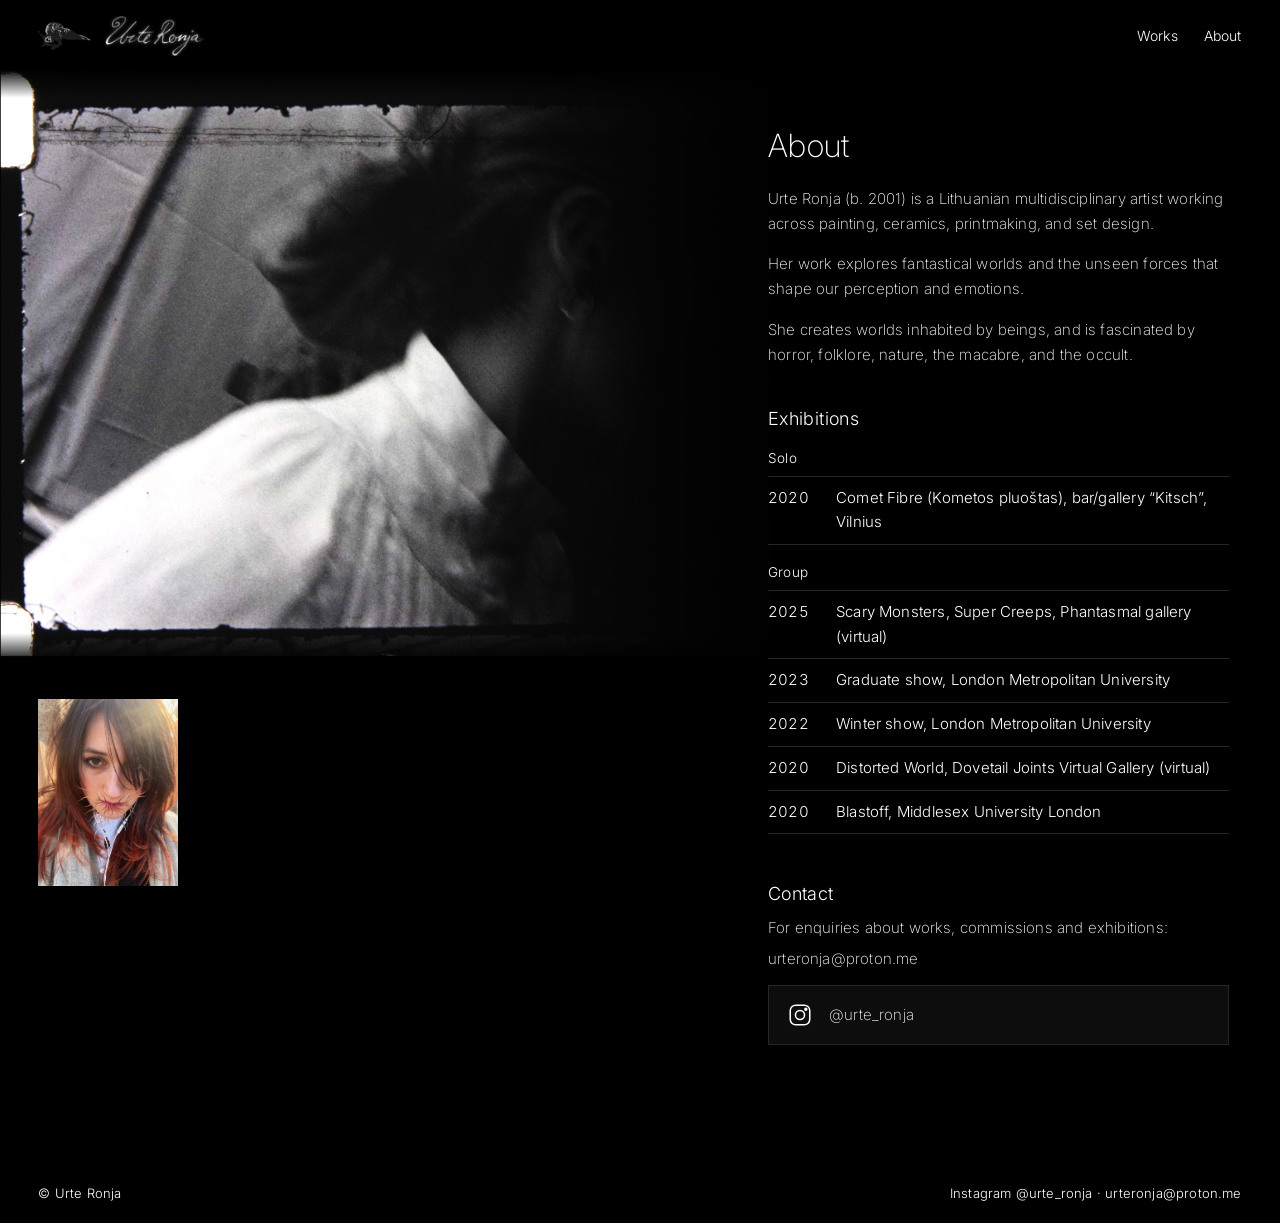
==== about.html @ f56ed01f "Fix portrait position on the left Co-Authored-By: Claude Opus 5.5 <noreply@anthropic.com> Claude-Ses" ====
<!DOCTYPE html>
<html lang="en">
<head>
<meta charset="utf-8">
<meta name="viewport" content="width=device-width, initial-scale=1">
<title>Urte Ronja — About</title>
<meta name="description" content="Urte Ronja is a Lithuanian artist working across painting, printmaking, ceramics and set design.">
<link rel="preconnect" href="https://fonts.googleapis.com"><link rel="preconnect" href="https://fonts.gstatic.com" crossorigin>
<link href="https://fonts.googleapis.com/css2?family=Inter:wght@200;300&display=swap" rel="stylesheet">
<link rel="stylesheet" href="style.css?v=18">
</head>
<body>
<header class="top">
  <a class="brand" href="index.html"><img class="snail" src="img/snail.png" width="600" height="319" alt=""><img class="sig" src="img/signature-2.png" width="900" height="362" alt="Urte Ronja"></a>
  <nav class="nav"><a href="index.html">Works</a><a href="about.html" aria-current="page">About</a></nav>
</header>
<main class="about">
  <div class="side">
    <figure class="portrait"><img src="img/about-film.jpg" width="2400" height="1800" alt="Urte Ronja, still from a 16mm film"></figure>
    <img class="me me-side" src="img/img-1498-sm.jpg" width="1500" height="2000" alt="Portrait of Urte Ronja" loading="lazy">
  </div>
  <div>
    <h1>About</h1>
    <p>Urte Ronja (b. 2001) is a Lithuanian multidisciplinary artist working across painting, ceramics, printmaking, and set design.</p>
    <p>Her work explores fantastical worlds and the unseen forces that shape our perception and emotions.</p>
    <p>She creates worlds inhabited by beings, and is fascinated by horror, folklore, nature, the macabre, and the occult.</p>
    <h2>Exhibitions</h2>
    <h3>Solo</h3>
    <ul class="cv">
      <li><span>2020</span><span><i>Comet Fibre (Kometos pluoštas)</i>, bar/gallery “Kitsch”, Vilnius</span></li>
    </ul>
    <h3>Group</h3>
    <ul class="cv">
      <li><span>2025</span><span><i>Scary Monsters, Super Creeps</i>, Phantasmal gallery (virtual)</span></li>
      <li><span>2023</span><span><i>Graduate show</i>, London Metropolitan University</span></li>
      <li><span>2022</span><span><i>Winter show</i>, London Metropolitan University</span></li>
      <li><span>2020</span><span><i>Distorted World</i>, Dovetail Joints Virtual Gallery (virtual)</span></li>
      <li><span>2020</span><span><i>Blastoff</i>, Middlesex University London</span></li>
    </ul>
    <div class="meet">
      <img class="me me-meet" src="img/img-1498-sm.jpg" srcset="img/img-1498-sm.jpg 900w, img/img-1498.jpg 2000w" sizes="220px" width="1500" height="2000" alt="Portrait of Urte Ronja" loading="lazy">
      <div>
          <h2>Contact</h2>
          <div class="contact">
            <span>For enquiries about works, commissions and exhibitions:</span>
            <a href="mailto:urteronja@proton.me">urteronja@proton.me</a>
          </div>
          <a class="ig" href="https://www.instagram.com/urte_ronja/"><svg viewBox="0 0 24 24" fill="none" stroke="currentColor" stroke-width="1.4" aria-hidden="true"><rect x="3" y="3" width="18" height="18" rx="5"/><circle cx="12" cy="12" r="4.2"/><circle cx="17.4" cy="6.6" r=".9" fill="currentColor"/></svg><span>@urte_ronja</span></a>
      </div>
    </div>
    <div id="ig-feed"></div>
  </div>
</main>
<footer class="foot"><span>© Urte Ronja</span><span><a href="https://www.instagram.com/urte_ronja/">Instagram @urte_ronja</a> · <a href="mailto:urteronja@proton.me">urteronja@proton.me</a></span></footer>
<script src="site.js?v=18"></script>
</body>
</html>
---- style.css ----
/*
VOICE: quiet, nocturnal, a little uncanny — the work does the talking
IDEA: a dim gallery wall you walk along; one piece hung at a time with a small label
PICTURE: the paintings themselves, large but always whole, never cropped or bled off the edge
COLOUR and TYPE: pure black, white text, grey on hover; Helvetica throughout, small and plain; her snail-creature drawing as the mark
LAYOUT: thin header, one work per screen, moving sideways with arrows either side
*/
:root{
  color-scheme:dark;
  --bg:#000;--wall:#0d0d0d;--ink:#fff;--mute:#fff;--line:#262626;--acc:#fff;--hover:#8c8c8c;
  --serif:"Helvetica Neue",Inter,Helvetica,Arial,sans-serif;--sans:"Helvetica Neue",Inter,Helvetica,Arial,sans-serif;
}
*{box-sizing:border-box;min-width:0}
body{margin:0;background:var(--bg);color:var(--ink);font:200 15px/1.65 var(--sans);letter-spacing:.012em;overflow-x:clip;-webkit-font-smoothing:antialiased}

a{color:inherit;text-decoration:none}
a:hover,.nav a:hover{color:var(--hover)}
a:focus-visible,button:focus-visible,.wall:focus-visible{outline:1px solid var(--hover);outline-offset:4px}
img{display:block}
button{font:inherit;color:inherit}

/* header */
.top{position:sticky;top:0;z-index:5;display:flex;justify-content:space-between;align-items:center;gap:20px;flex-wrap:wrap;
  padding:16px max(3vw,18px) 12px;background:var(--bg)}
.brand{display:flex;align-items:center;gap:14px}
.brand img{width:auto;display:block}
.brand .snail{height:28px}
.brand .sig{height:40px}
.brand:hover img{opacity:.6}
.name{font:200 20px/1 var(--sans);letter-spacing:-.005em}
.nav{display:flex;gap:26px;font-size:14px;color:var(--mute)}
.nav a[aria-current]{color:var(--ink)}

/* works: one piece per screen, sideways */
.works{position:relative}
@media (min-width:700px){
  body.pg-works{height:100svh;display:flex;flex-direction:column;overflow:hidden}
  .pg-works .works{flex:1;min-height:0;display:flex;flex-direction:column}
  .pg-works .wall{flex:1;min-height:0}
}
.wall{display:flex;overflow-x:auto;scroll-snap-type:x mandatory;scrollbar-width:none;overscroll-behavior-x:contain}
.wall::-webkit-scrollbar{display:none}
.slide{flex:0 0 100%;scroll-snap-align:center;scroll-snap-stop:always;margin:0;display:flex;flex-direction:column;align-items:center;justify-content:center;
  padding:4px 64px 6px;height:calc(100svh - 128px);min-height:0;overflow:hidden}
@media (min-width:700px){.pg-works .slide{height:100%}}
.fr{display:flex;flex-direction:column;align-items:center;max-width:100%;max-height:100%}
.slide img{max-width:100%;max-height:calc(100svh - 270px);min-height:0;width:auto;height:auto;flex:0 1 auto;object-fit:contain;cursor:zoom-in}
figcaption{flex:none;display:flex;flex-direction:column;align-items:center;text-align:center;gap:1px;margin-top:10px;font-size:12px;line-height:1.45;color:var(--mute)}
figcaption b{display:block;font:300 14px/1.3 var(--sans);letter-spacing:.02em;color:var(--ink);margin-bottom:2px;max-width:46ch}
.st{white-space:nowrap}
.enq{background:none;border:0;padding:0;color:var(--ink);border-bottom:1px solid #ffffff80;cursor:pointer}
.enq:hover{color:var(--hover);border-color:var(--hover)}

.ctl{display:flex;justify-content:center;align-items:center;gap:40px;padding:6px 0 10px}
.count{margin:0;font-size:13px;color:var(--mute);font-variant-numeric:tabular-nums;min-width:56px;text-align:center}
.arr{background:none;border:0;cursor:pointer;color:var(--mute);display:grid;place-items:center;width:44px;height:72px}
.arr img{width:26px;height:auto;display:block;transition:opacity .2s}
.arr:hover img{opacity:.5}
.arr:hover{color:var(--hover)}
@media (min-width:700px){
  .ctl{padding:0}
  .arr{position:absolute;top:calc(50% - 70px);transform:translateY(-50%)}
  .arr.pv{left:max(3.5vw,24px)}.arr.nx{right:max(3.5vw,24px)}
  .arr img{width:34px}
}

/* strip of small works */
.strip{display:flex;gap:10px;overflow-x:auto;scrollbar-width:none;padding:8px max(3vw,16px) 12px;flex:none;align-items:center}
.strip::-webkit-scrollbar{display:none}
.strip::before,.strip::after{content:"";margin:auto}
.strip button{background:none;border:0;padding:0;cursor:pointer;flex:none;opacity:.35;transition:opacity .2s}
.strip button:hover,.strip button.on{opacity:1}
.strip img{height:34px;width:auto;display:block}

/* about */
.about{display:grid;grid-template-columns:62vw minmax(0,520px);gap:clamp(24px,4vw,64px);
  align-items:start;padding:0 max(4vw,18px) 120px 0}
.about .portrait{margin:0;position:sticky;top:72px}
.about .portrait img{width:100%;height:auto;display:block;
  -webkit-mask-image:linear-gradient(to right,#000 55%,transparent 99%),linear-gradient(to bottom,transparent 0,#000 5%,#000 95%,transparent 100%);
  -webkit-mask-composite:source-in;
  mask-image:linear-gradient(to right,#000 55%,transparent 99%),linear-gradient(to bottom,transparent 0,#000 5%,#000 95%,transparent 100%);
  mask-composite:intersect}
.about>div:not(.side){padding-top:60px;margin-left:-6vw;position:relative}
.about h1{font:200 32px/1.15 var(--sans);letter-spacing:.01em;margin:0 0 22px}
.about p{margin:0 0 16px;max-width:60ch}
.about h2{font:300 18px/1.3 var(--sans);letter-spacing:.02em;margin:40px 0 10px}
.about h3{font:300 13.5px/1.4 var(--sans);color:var(--mute);margin:18px 0 8px}
.cv{list-style:none;margin:0;padding:0;border-top:1px solid var(--line)}
.cv li{display:grid;grid-template-columns:56px minmax(0,1fr);gap:12px;padding:9px 0;border-bottom:1px solid var(--line)}
.cv li>span:first-child{color:var(--mute);font-variant-numeric:tabular-nums}
.cv i{font-style:normal;color:var(--ink)}
.contact{display:grid;gap:6px}
.contact a{color:var(--ink)}
.ig{display:flex;align-items:center;gap:16px;margin-top:14px;padding:16px 18px;border:1px solid var(--line);background:var(--wall)}
.ig svg{flex:none;width:26px;height:26px}

/* footer */
.foot{display:flex;justify-content:space-between;flex-wrap:wrap;gap:12px;padding:18px max(3vw,18px);font-size:13px;color:var(--mute)}

/* enquiry pop-up */
.eq{position:fixed;inset:0;z-index:30;background:#0b0a09d9;display:none;place-items:center;padding:16px;overflow-y:auto}
.eq.open{display:grid}
.eq-in{position:relative;width:min(440px,100%);background:var(--wall);border:1px solid var(--line);padding:28px 26px 24px;display:grid;gap:14px}
.eq-k{margin:0;font-size:13px;color:var(--mute)}
.eq-t{margin:-8px 0 4px;font:300 19px/1.25 var(--sans);padding-right:34px}
.eq label{display:grid;gap:6px;font-size:13px;color:var(--mute)}
.eq input,.eq textarea{font:200 16px/1.45 var(--sans);color:var(--ink);background:var(--bg);border:1px solid var(--line);padding:10px 12px;width:100%;resize:vertical}
.eq input:focus,.eq textarea:focus{outline:none;border-color:var(--hover)}
.eq-send{justify-self:start;min-height:44px;padding:0 26px;background:var(--ink);color:var(--bg);border:0;font-weight:300;cursor:pointer}
.eq-send:disabled{opacity:.5;cursor:default}
.eq-s{margin:0;min-height:1.4em;font-size:13.5px;color:var(--mute)}
.eq-s.ok{color:var(--ink)}.eq-s.err{color:var(--hover)}
.eq-x{position:absolute;top:6px;right:8px;width:44px;height:44px;background:none;border:0;color:var(--mute);font:300 26px/1 var(--sans);cursor:pointer}

@media (max-width:900px){
  .about{grid-template-columns:minmax(0,1fr);padding:0 max(4vw,18px) 100px}
  .about .portrait{position:static;margin:0 calc(-1 * max(4vw,18px))}
  .about>div:not(.side){padding-top:10px;margin-left:0}
}
@media (max-width:699px){
  .name{font-size:17px}
  .brand .snail{height:22px}
  .brand .sig{height:32px}
  .slide{padding:4px 16px 0;height:auto;min-height:0}
  .slide img{max-height:74svh}
  .ctl{padding-top:4px}
  .strip img{height:32px}
}
@media (prefers-reduced-motion:reduce){.wall{scroll-behavior:auto}}

/* click-to-enlarge */
.zoom{position:fixed;inset:0;z-index:40;background:#000;display:none;place-items:center;padding:12px;cursor:zoom-out}
.zoom.open{display:grid}
.zoom img{max-width:100%;max-height:calc(100svh - 24px);width:auto;height:auto}
.zoom button{position:absolute;top:8px;right:10px;width:44px;height:44px;background:none;border:0;color:var(--ink);font:300 28px/1 var(--sans);cursor:pointer}
.zoom button:hover{color:var(--hover)}

/* small text stays a touch heavier so it reads at 13–14px */
.nav,figcaption,.foot,.cv,.eq label,.eq-s{font-weight:300}

/* phone-only adjustments */
@media (max-width:699px){
  /* works sit in the middle of the screen, not at the top */
  body.pg-works{min-height:100svh;display:flex;flex-direction:column}
  .pg-works .works{flex:1;display:flex;flex-direction:column;justify-content:center;padding-top:9svh}
  .pg-works .ctl{padding:0;margin-top:-6px}
  .pg-works .arr{height:56px}
  .slide img{max-height:62svh}
  /* exhibitions and contact: same softness as the bio, a little smaller */
  .about .cv{font-size:13px;font-weight:200}
  .about .cv i{color:inherit}
  .about h3{font-size:12.5px}
  .about .contact,.about .ig{font-size:13px;font-weight:200}
  .about .ig{padding:12px 14px;gap:12px}
  .about .ig svg{width:22px;height:22px}
}

/* small portrait: under the film still on the left (computer), above Contact (phone) */
.about .side{display:flex;flex-direction:column}
.about .portrait{position:static}
.me{display:block;height:auto}
.me-side{width:140px;margin:36px 0 0 max(3vw,18px)}
.meet .me-meet{display:none}
.meet{margin-top:48px}
.meet h2{margin-top:0}
@media (max-width:699px){
  .me-side{display:none}
  .meet .me-meet{display:block;width:120px;margin-bottom:16px}
  .meet{margin-top:40px}
}
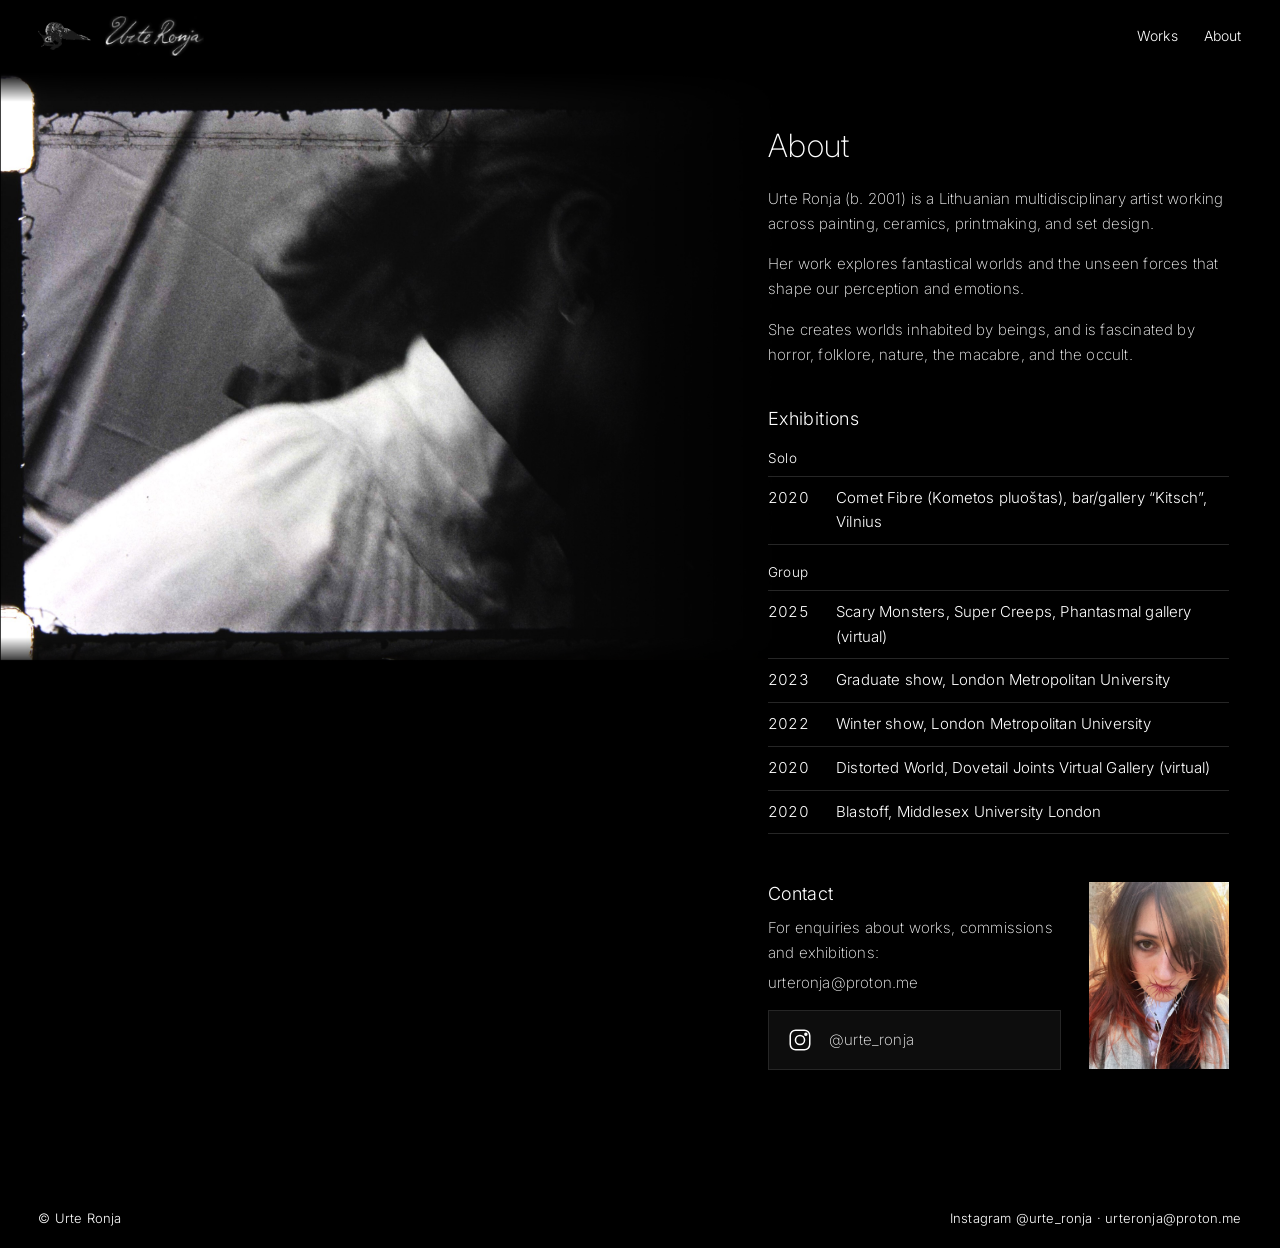
==== commit a1afe9c7: "Portrait to the right of Contact Co-Authored-By: Claude Opus 5.5 <noreply@anthropic.com> Claude-Sess" ====
--- a/about.html
+++ b/about.html
@@ -7,7 +7,7 @@
 <meta name="description" content="Urte Ronja is a Lithuanian artist working across painting, printmaking, ceramics and set design.">
 <link rel="preconnect" href="https://fonts.googleapis.com"><link rel="preconnect" href="https://fonts.gstatic.com" crossorigin>
 <link href="https://fonts.googleapis.com/css2?family=Inter:wght@200;300&display=swap" rel="stylesheet">
-<link rel="stylesheet" href="style.css?v=18">
+<link rel="stylesheet" href="style.css?v=19">
 </head>
 <body>
 <header class="top">
@@ -15,10 +15,7 @@
   <nav class="nav"><a href="index.html">Works</a><a href="about.html" aria-current="page">About</a></nav>
 </header>
 <main class="about">
-  <div class="side">
     <figure class="portrait"><img src="img/about-film.jpg" width="2400" height="1800" alt="Urte Ronja, still from a 16mm film"></figure>
-    <img class="me me-side" src="img/img-1498-sm.jpg" width="1500" height="2000" alt="Portrait of Urte Ronja" loading="lazy">
-  </div>
   <div>
     <h1>About</h1>
     <p>Urte Ronja (b. 2001) is a Lithuanian multidisciplinary artist working across painting, ceramics, printmaking, and set design.</p>
@@ -38,7 +35,6 @@
       <li><span>2020</span><span><i>Blastoff</i>, Middlesex University London</span></li>
     </ul>
     <div class="meet">
-      <img class="me me-meet" src="img/img-1498-sm.jpg" srcset="img/img-1498-sm.jpg 900w, img/img-1498.jpg 2000w" sizes="220px" width="1500" height="2000" alt="Portrait of Urte Ronja" loading="lazy">
       <div>
           <h2>Contact</h2>
           <div class="contact">
@@ -47,11 +43,12 @@
           </div>
           <a class="ig" href="https://www.instagram.com/urte_ronja/"><svg viewBox="0 0 24 24" fill="none" stroke="currentColor" stroke-width="1.4" aria-hidden="true"><rect x="3" y="3" width="18" height="18" rx="5"/><circle cx="12" cy="12" r="4.2"/><circle cx="17.4" cy="6.6" r=".9" fill="currentColor"/></svg><span>@urte_ronja</span></a>
       </div>
+      <img class="me me-meet" src="img/img-1498-sm.jpg" srcset="img/img-1498-sm.jpg 900w, img/img-1498.jpg 2000w" sizes="220px" width="1500" height="2000" alt="Portrait of Urte Ronja" loading="lazy">
     </div>
     <div id="ig-feed"></div>
   </div>
 </main>
 <footer class="foot"><span>© Urte Ronja</span><span><a href="https://www.instagram.com/urte_ronja/">Instagram @urte_ronja</a> · <a href="mailto:urteronja@proton.me">urteronja@proton.me</a></span></footer>
-<script src="site.js?v=18"></script>
+<script src="site.js?v=19"></script>
 </body>
 </html>
--- a/style.css
+++ b/style.css
@@ -75,7 +75,7 @@
 /* about */
 .about{display:grid;grid-template-columns:62vw minmax(0,520px);gap:clamp(24px,4vw,64px);
   align-items:start;padding:0 max(4vw,18px) 120px 0}
-.about .portrait{margin:0;position:sticky;top:72px}
+.about .portrait{margin:0;position:sticky;top:72px;align-self:start}
 .about .portrait img{width:100%;height:auto;display:block;
   -webkit-mask-image:linear-gradient(to right,#000 55%,transparent 99%),linear-gradient(to bottom,transparent 0,#000 5%,#000 95%,transparent 100%);
   -webkit-mask-composite:source-in;
@@ -156,16 +156,11 @@
   .about .ig svg{width:22px;height:22px}
 }
 
-/* small portrait: under the film still on the left (computer), above Contact (phone) */
-.about .side{display:flex;flex-direction:column}
-.about .portrait{position:static}
-.me{display:block;height:auto}
-.me-side{width:140px;margin:36px 0 0 max(3vw,18px)}
-.meet .me-meet{display:none}
-.meet{margin-top:48px}
+/* small portrait to the right of Contact */
+.meet{display:grid;grid-template-columns:minmax(0,1fr) 140px;gap:28px;align-items:start;margin-top:48px}
 .meet h2{margin-top:0}
+.me-meet{display:block;width:140px;height:auto}
 @media (max-width:699px){
-  .me-side{display:none}
-  .meet .me-meet{display:block;width:120px;margin-bottom:16px}
-  .meet{margin-top:40px}
+  .meet{grid-template-columns:minmax(0,1fr) 96px;gap:16px;margin-top:40px}
+  .me-meet{width:96px}
 }
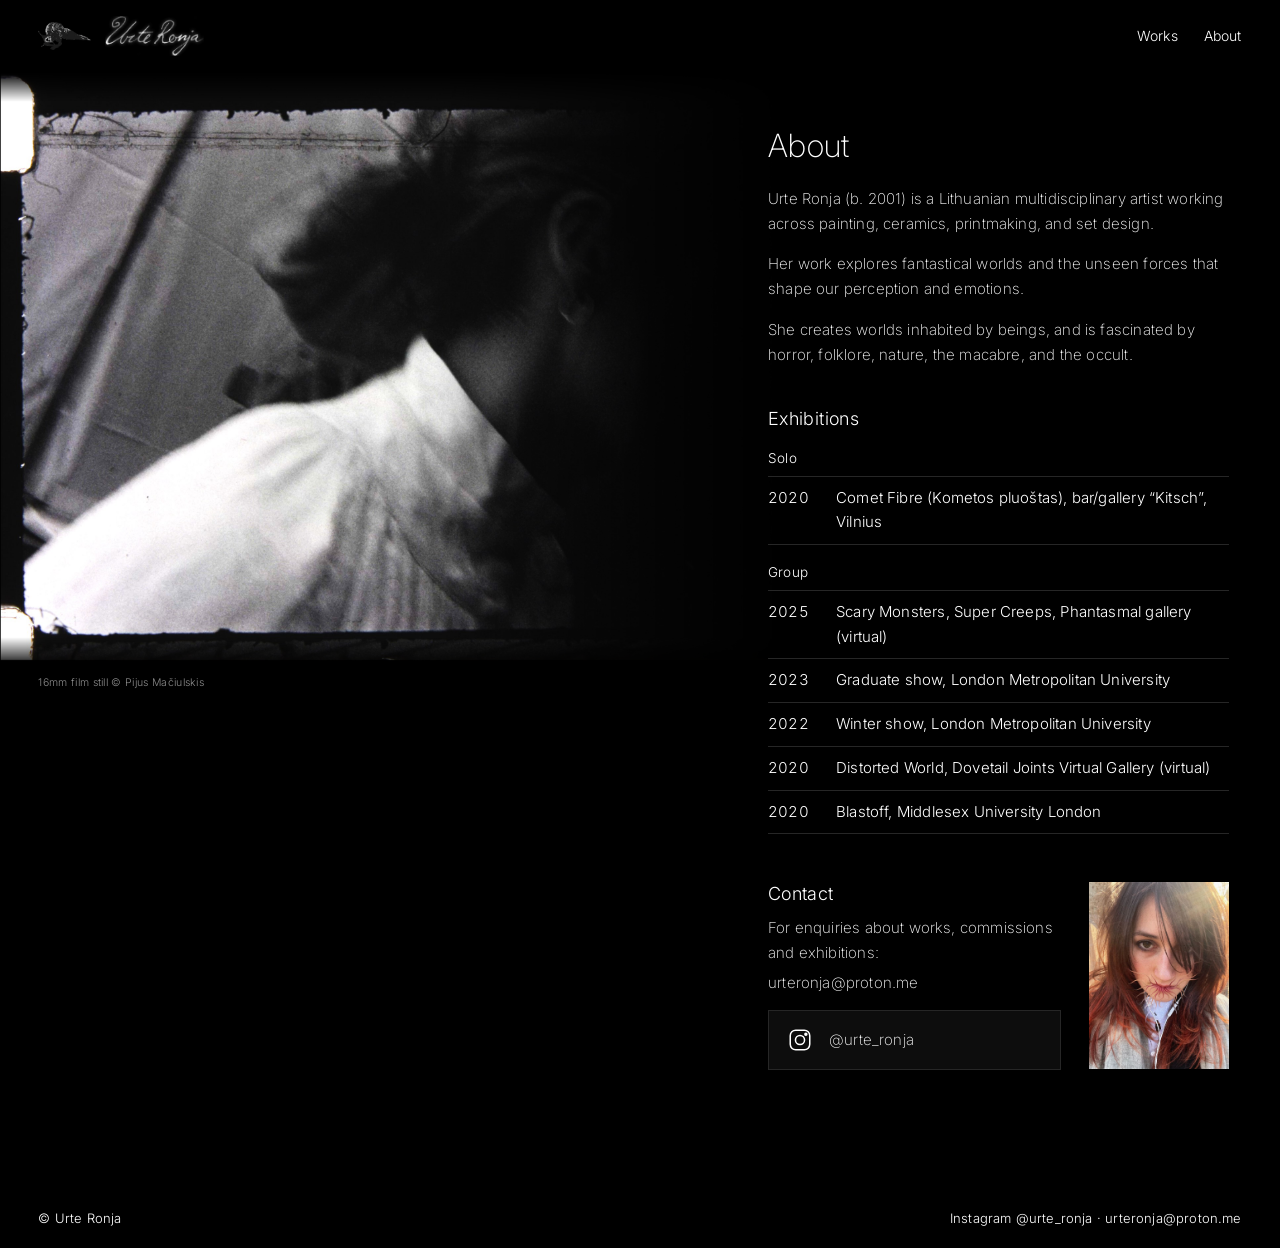
==== commit 1024aa3b: "Credit Pijus Mačiulskis for the 16mm still Co-Authored-By: Claude Opus 5.5 <noreply@anthropic.com> C" ====
--- a/about.html
+++ b/about.html
@@ -7,7 +7,7 @@
 <meta name="description" content="Urte Ronja is a Lithuanian artist working across painting, printmaking, ceramics and set design.">
 <link rel="preconnect" href="https://fonts.googleapis.com"><link rel="preconnect" href="https://fonts.gstatic.com" crossorigin>
 <link href="https://fonts.googleapis.com/css2?family=Inter:wght@200;300&display=swap" rel="stylesheet">
-<link rel="stylesheet" href="style.css?v=19">
+<link rel="stylesheet" href="style.css?v=20">
 </head>
 <body>
 <header class="top">
@@ -15,7 +15,7 @@
   <nav class="nav"><a href="index.html">Works</a><a href="about.html" aria-current="page">About</a></nav>
 </header>
 <main class="about">
-    <figure class="portrait"><img src="img/about-film.jpg" width="2400" height="1800" alt="Urte Ronja, still from a 16mm film"></figure>
+    <figure class="portrait"><img src="img/about-film.jpg" width="2400" height="1800" alt="Urte Ronja, still from a 16mm film"><figcaption class="credit">16mm film still © Pijus Mačiulskis</figcaption></figure>
   <div>
     <h1>About</h1>
     <p>Urte Ronja (b. 2001) is a Lithuanian multidisciplinary artist working across painting, ceramics, printmaking, and set design.</p>
@@ -49,6 +49,6 @@
   </div>
 </main>
 <footer class="foot"><span>© Urte Ronja</span><span><a href="https://www.instagram.com/urte_ronja/">Instagram @urte_ronja</a> · <a href="mailto:urteronja@proton.me">urteronja@proton.me</a></span></footer>
-<script src="site.js?v=19"></script>
+<script src="site.js?v=20"></script>
 </body>
 </html>
--- a/style.css
+++ b/style.css
@@ -164,3 +164,7 @@
   .meet{grid-template-columns:minmax(0,1fr) 96px;gap:16px;margin-top:40px}
   .me-meet{width:96px}
 }
+
+/* photo credit under the 16mm still */
+.about .credit{display:block;margin:8px 0 0 max(3vw,18px);font-size:10.5px;letter-spacing:.03em;color:#8c8c8c;text-align:left}
+@media (max-width:699px){.about .credit{margin-left:max(4vw,18px)}}
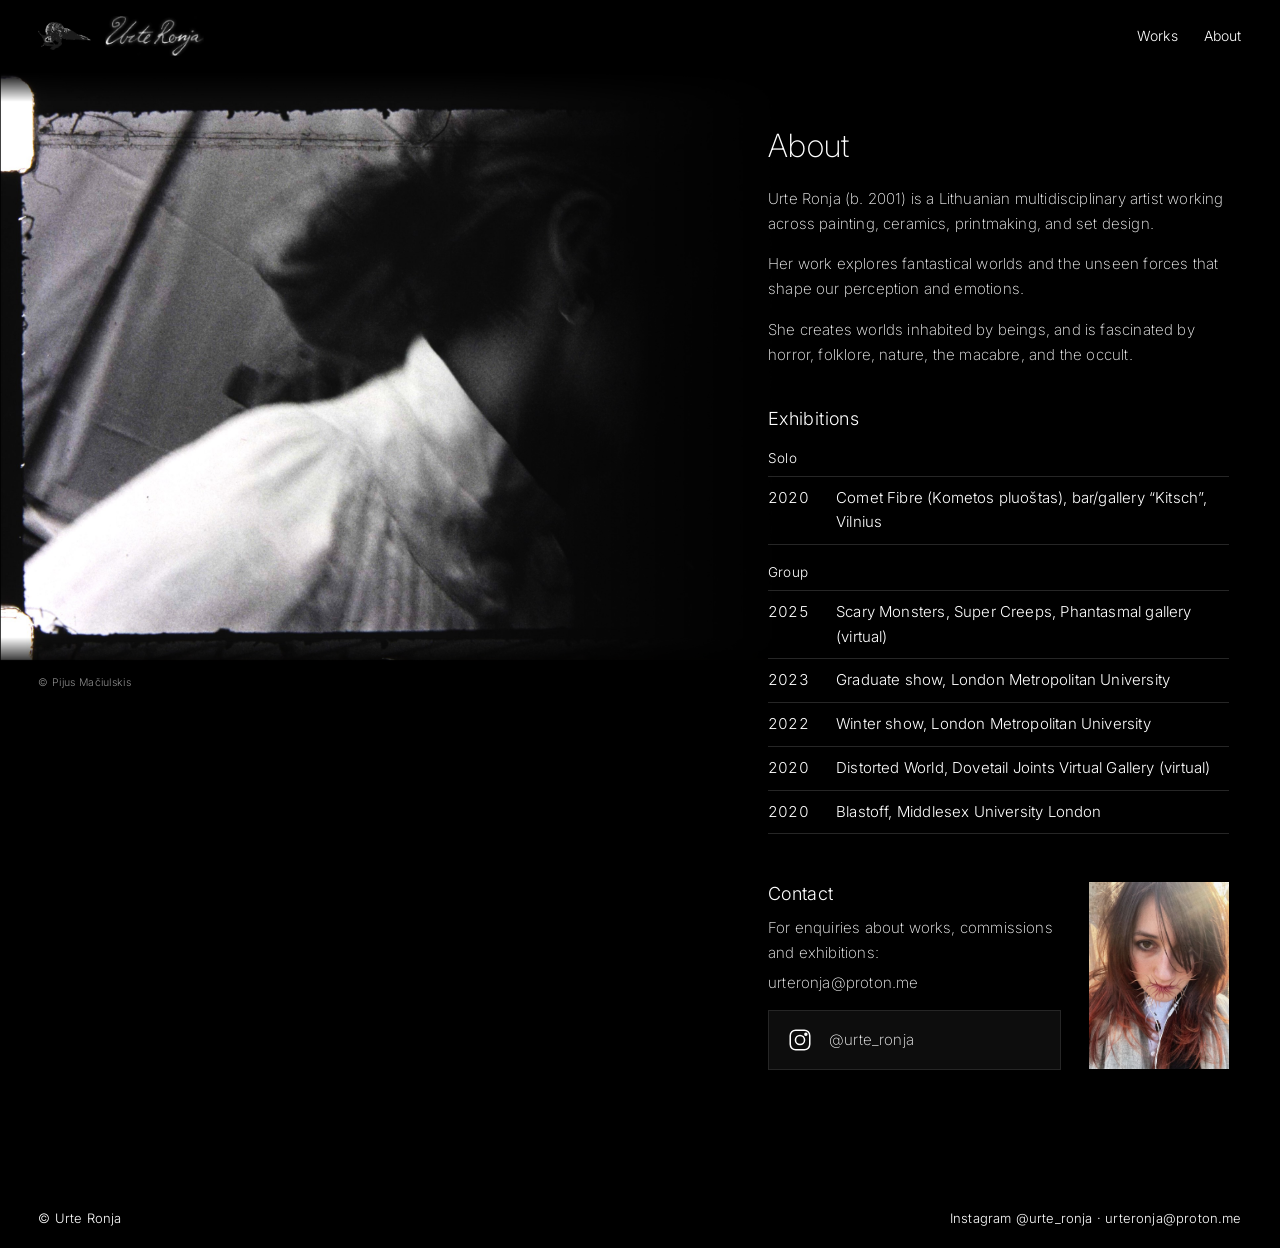
==== commit 7488d65a: "Shorter photo credit; slightly less saturated portrait Co-Authored-By: Claude Opus 5.5 <noreply@anth" ====
--- a/about.html
+++ b/about.html
@@ -15,7 +15,7 @@
   <nav class="nav"><a href="index.html">Works</a><a href="about.html" aria-current="page">About</a></nav>
 </header>
 <main class="about">
-    <figure class="portrait"><img src="img/about-film.jpg" width="2400" height="1800" alt="Urte Ronja, still from a 16mm film"><figcaption class="credit">16mm film still © Pijus Mačiulskis</figcaption></figure>
+    <figure class="portrait"><img src="img/about-film.jpg" width="2400" height="1800" alt="Urte Ronja, still from a 16mm film"><figcaption class="credit">© Pijus Mačiulskis</figcaption></figure>
   <div>
     <h1>About</h1>
     <p>Urte Ronja (b. 2001) is a Lithuanian multidisciplinary artist working across painting, ceramics, printmaking, and set design.</p>
@@ -43,7 +43,7 @@
           </div>
           <a class="ig" href="https://www.instagram.com/urte_ronja/"><svg viewBox="0 0 24 24" fill="none" stroke="currentColor" stroke-width="1.4" aria-hidden="true"><rect x="3" y="3" width="18" height="18" rx="5"/><circle cx="12" cy="12" r="4.2"/><circle cx="17.4" cy="6.6" r=".9" fill="currentColor"/></svg><span>@urte_ronja</span></a>
       </div>
-      <img class="me me-meet" src="img/img-1498-sm.jpg" srcset="img/img-1498-sm.jpg 900w, img/img-1498.jpg 2000w" sizes="220px" width="1500" height="2000" alt="Portrait of Urte Ronja" loading="lazy">
+      <img class="me me-meet" src="img/portrait-soft-sm.jpg" srcset="img/portrait-soft-sm.jpg 900w, img/portrait-soft.jpg 2000w" sizes="220px" width="1500" height="2000" alt="Portrait of Urte Ronja" loading="lazy">
     </div>
     <div id="ig-feed"></div>
   </div>
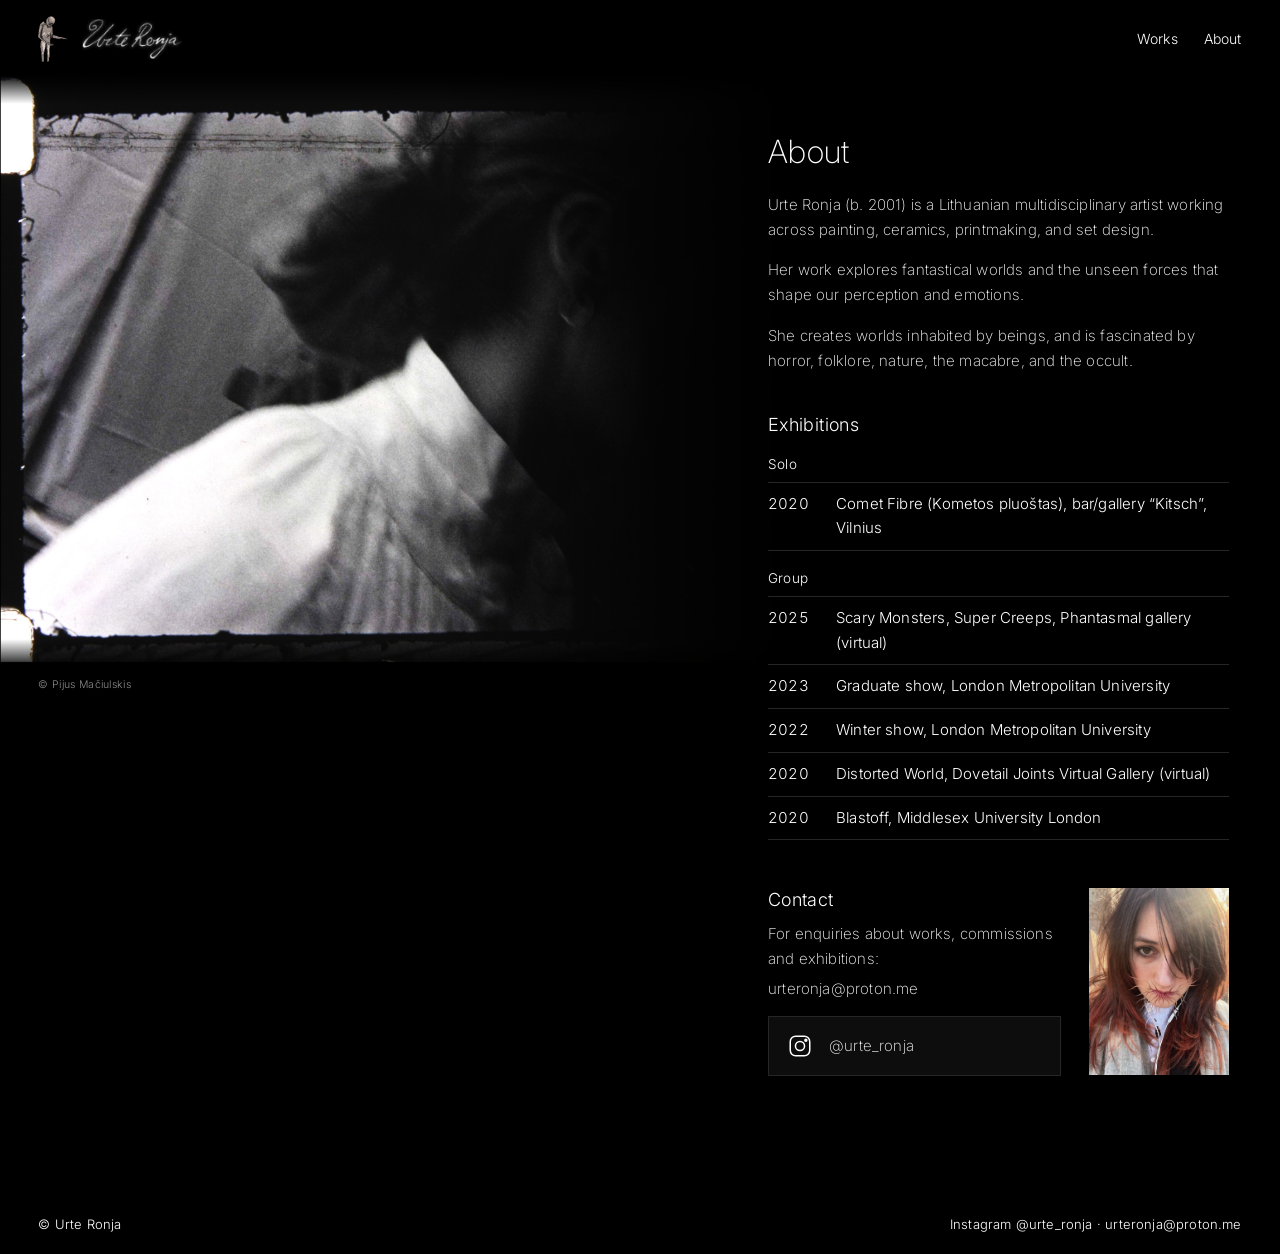
==== commit 0da78c22: "New figure logo next to the signature Co-Authored-By: Claude Opus 5.5 <noreply@anthropic.com> Claude" ====
--- a/about.html
+++ b/about.html
@@ -7,11 +7,11 @@
 <meta name="description" content="Urte Ronja is a Lithuanian artist working across painting, printmaking, ceramics and set design.">
 <link rel="preconnect" href="https://fonts.googleapis.com"><link rel="preconnect" href="https://fonts.gstatic.com" crossorigin>
 <link href="https://fonts.googleapis.com/css2?family=Inter:wght@200;300&display=swap" rel="stylesheet">
-<link rel="stylesheet" href="style.css?v=20">
+<link rel="stylesheet" href="style.css?v=21">
 </head>
 <body>
 <header class="top">
-  <a class="brand" href="index.html"><img class="snail" src="img/snail.png" width="600" height="319" alt=""><img class="sig" src="img/signature-2.png" width="900" height="362" alt="Urte Ronja"></a>
+  <a class="brand" href="index.html"><img class="snail" src="img/figure.png" width="194" height="300" alt=""><img class="sig" src="img/signature-2.png" width="900" height="362" alt="Urte Ronja"></a>
   <nav class="nav"><a href="index.html">Works</a><a href="about.html" aria-current="page">About</a></nav>
 </header>
 <main class="about">
@@ -49,6 +49,6 @@
   </div>
 </main>
 <footer class="foot"><span>© Urte Ronja</span><span><a href="https://www.instagram.com/urte_ronja/">Instagram @urte_ronja</a> · <a href="mailto:urteronja@proton.me">urteronja@proton.me</a></span></footer>
-<script src="site.js?v=20"></script>
+<script src="site.js?v=21"></script>
 </body>
 </html>
--- a/style.css
+++ b/style.css
@@ -24,7 +24,7 @@
   padding:16px max(3vw,18px) 12px;background:var(--bg)}
 .brand{display:flex;align-items:center;gap:14px}
 .brand img{width:auto;display:block}
-.brand .snail{height:28px}
+.brand .snail{height:46px}
 .brand .sig{height:40px}
 .brand:hover img{opacity:.6}
 .name{font:200 20px/1 var(--sans);letter-spacing:-.005em}
@@ -120,7 +120,7 @@
 }
 @media (max-width:699px){
   .name{font-size:17px}
-  .brand .snail{height:22px}
+  .brand .snail{height:38px}
   .brand .sig{height:32px}
   .slide{padding:4px 16px 0;height:auto;min-height:0}
   .slide img{max-height:74svh}
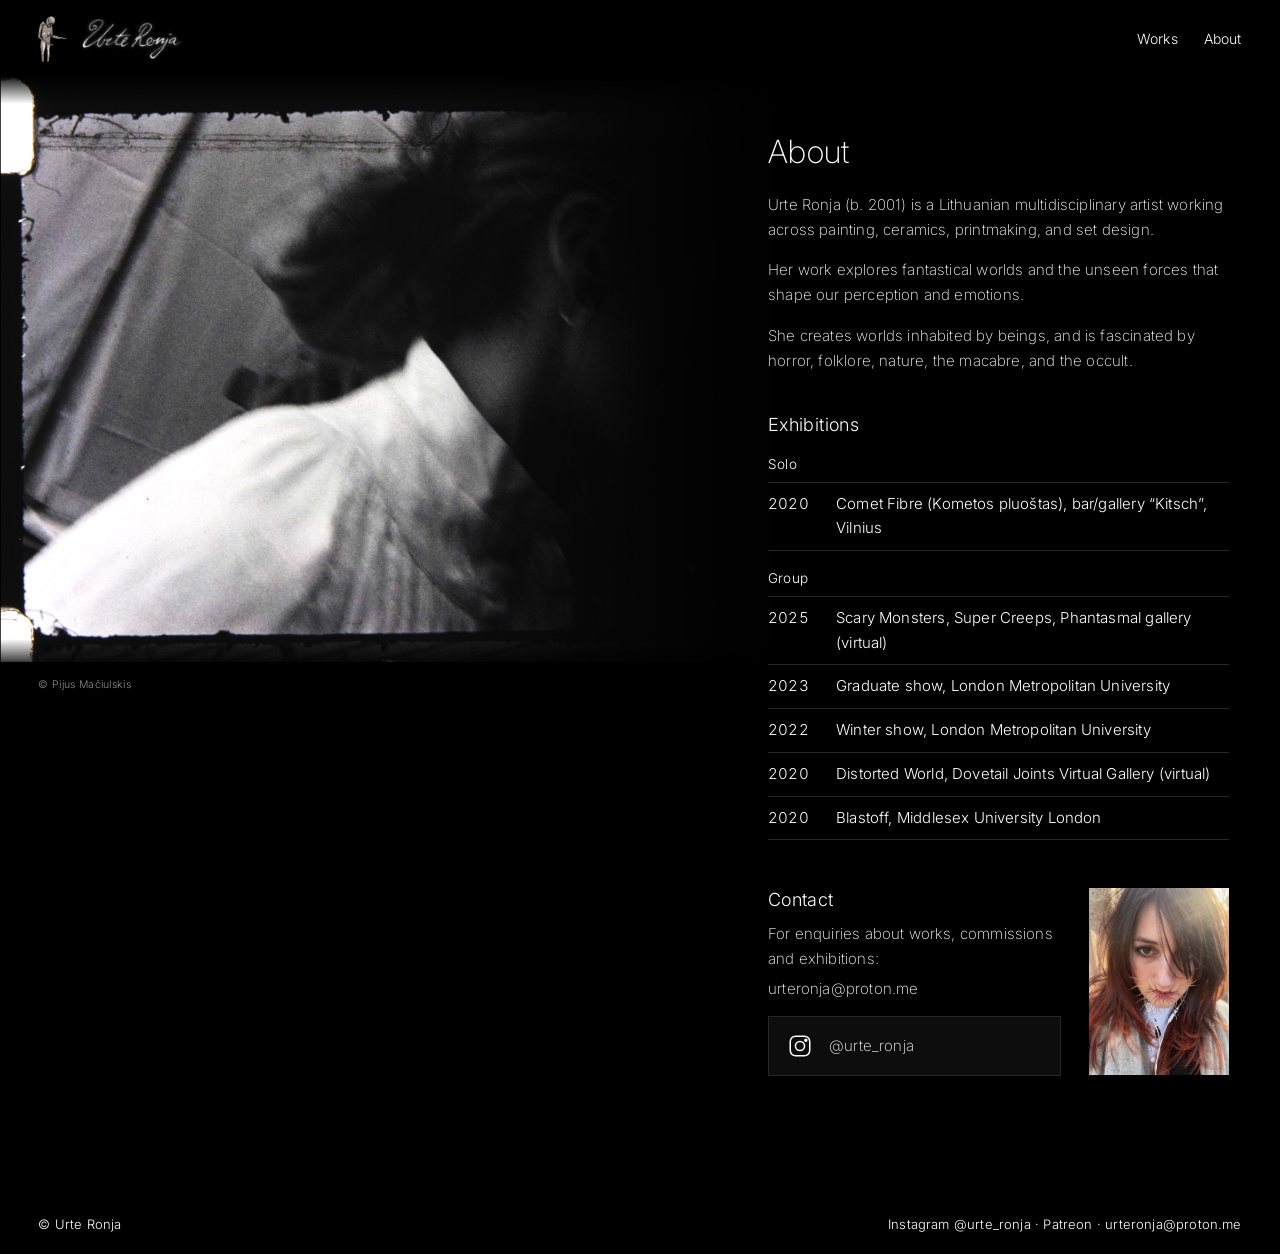
==== commit fb0d77fd: "Add Patreon link to the footer Co-Authored-By: Claude Opus 5.5 <noreply@anthropic.com> Claude-Sessio" ====
--- a/about.html
+++ b/about.html
@@ -7,7 +7,7 @@
 <meta name="description" content="Urte Ronja is a Lithuanian artist working across painting, printmaking, ceramics and set design.">
 <link rel="preconnect" href="https://fonts.googleapis.com"><link rel="preconnect" href="https://fonts.gstatic.com" crossorigin>
 <link href="https://fonts.googleapis.com/css2?family=Inter:wght@200;300&display=swap" rel="stylesheet">
-<link rel="stylesheet" href="style.css?v=21">
+<link rel="stylesheet" href="style.css?v=24">
 </head>
 <body>
 <header class="top">
@@ -48,7 +48,7 @@
     <div id="ig-feed"></div>
   </div>
 </main>
-<footer class="foot"><span>© Urte Ronja</span><span><a href="https://www.instagram.com/urte_ronja/">Instagram @urte_ronja</a> · <a href="mailto:urteronja@proton.me">urteronja@proton.me</a></span></footer>
-<script src="site.js?v=21"></script>
+<footer class="foot"><span>© Urte Ronja</span><span><a href="https://www.instagram.com/urte_ronja/">Instagram @urte_ronja</a> · <a href="https://www.patreon.com/cw/urteronja">Patreon</a> · <a href="mailto:urteronja@proton.me">urteronja@proton.me</a></span></footer>
+<script src="site.js?v=24"></script>
 </body>
 </html>
--- a/style.css
+++ b/style.css
@@ -144,7 +144,7 @@
   /* works sit in the middle of the screen, not at the top */
   body.pg-works{min-height:100svh;display:flex;flex-direction:column}
   .pg-works .works{flex:1;display:flex;flex-direction:column;justify-content:center;padding-top:9svh}
-  .pg-works .ctl{padding:0;margin-top:-6px}
+  .pg-works .ctl{padding:0;margin-top:-6px;gap:84px}
   .pg-works .arr{height:56px}
   .slide img{max-height:62svh}
   /* exhibitions and contact: same softness as the bio, a little smaller */
@@ -161,8 +161,9 @@
 .meet h2{margin-top:0}
 .me-meet{display:block;width:140px;height:auto}
 @media (max-width:699px){
-  .meet{grid-template-columns:minmax(0,1fr) 96px;gap:16px;margin-top:40px}
-  .me-meet{width:96px}
+  /* portrait spans exactly from the Contact heading to the bottom of the Instagram bar */
+  .meet{grid-template-columns:minmax(0,1fr) auto;gap:16px;margin-top:40px;align-items:stretch}
+  .me-meet{width:auto;height:0;min-height:100%;aspect-ratio:3/4;object-fit:cover}
 }
 
 /* photo credit under the 16mm still */
